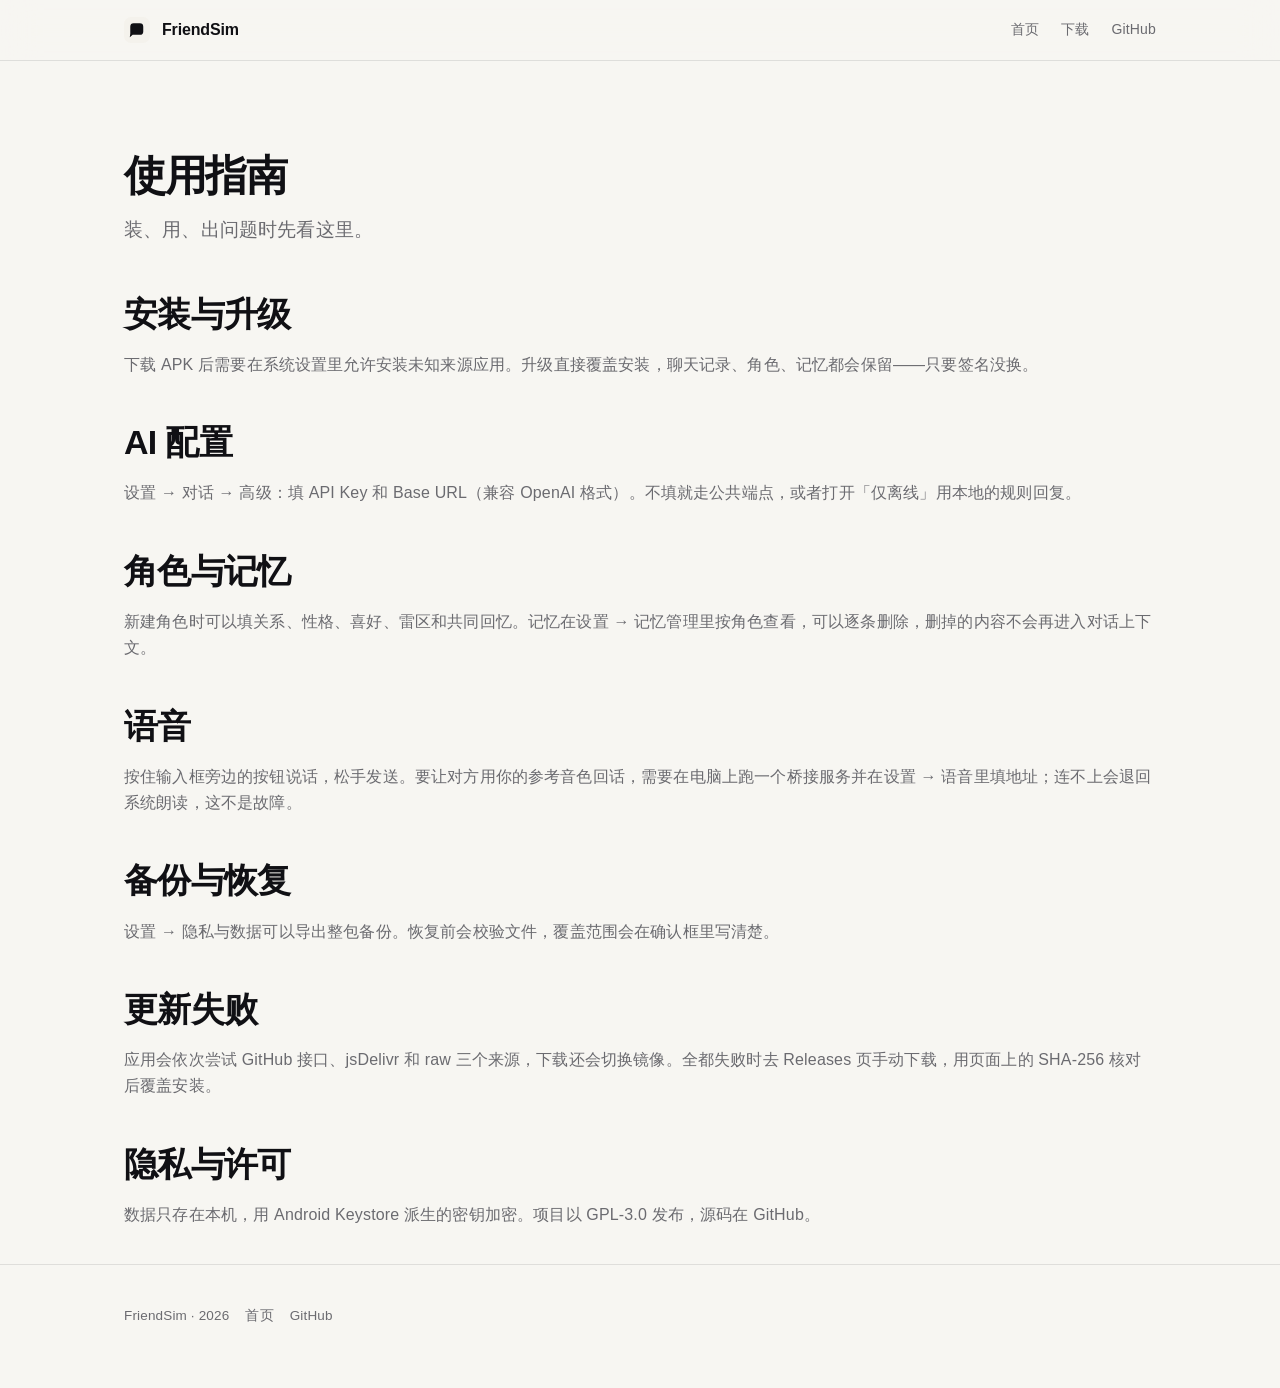
==== docs.html @ c7f6c699 "feat(2.0.3): 记忆管理 + 运行诊断 + 断点续传；官网与 SEO" ====
<!doctype html>
<html lang="zh-CN">
<head>
<meta charset="utf-8">
<meta name="viewport" content="width=device-width,initial-scale=1">
<title>FriendSim 使用指南 — 安装、API、记忆与备份</title>
<meta name="description" content="FriendSim 安装与升级、API 配置、角色与记忆、语音功能、备份恢复、更新失败的排查方法。">
<link rel="canonical" href="https://mingqingke.github.io/FriendSim-Android/docs.html">
<meta property="og:title" content="FriendSim 使用指南">
<meta property="og:description" content="安装、API 配置、角色与记忆、语音、备份恢复与排错。">
<meta property="og:url" content="https://mingqingke.github.io/FriendSim-Android/docs.html">
<meta property="og:image" content="https://mingqingke.github.io/FriendSim-Android/assets/og.png">
<link rel="icon" href="assets/icon.svg" type="image/svg+xml">
<link rel="stylesheet" href="styles.css">
</head>
<body>
<nav><div class="wrap">
  <img src="assets/icon.svg" alt="FriendSim" width="26" height="26">
  <span class="brand">FriendSim</span>
  <div class="links"><a href="index.html">首页</a><a href="index.html#download">下载</a><a href="https://github.com/Mingqingke/FriendSim-Android">GitHub</a></div>
</div></nav>
<main class="wrap" style="padding-top:64px">
  <h1 style="font-size:clamp(28px,4vw,42px)">使用指南</h1>
  <p class="lede" style="text-align:left;margin:0 0 40px">装、用、出问题时先看这里。</p>

  <h2>安装与升级</h2>
  <p class="sub">下载 APK 后需要在系统设置里允许安装未知来源应用。升级直接覆盖安装，聊天记录、角色、记忆都会保留——只要签名没换。</p>

  <h2>AI 配置</h2>
  <p class="sub">设置 → 对话 → 高级：填 API Key 和 Base URL（兼容 OpenAI 格式）。不填就走公共端点，或者打开「仅离线」用本地的规则回复。</p>

  <h2>角色与记忆</h2>
  <p class="sub">新建角色时可以填关系、性格、喜好、雷区和共同回忆。记忆在设置 → 记忆管理里按角色查看，可以逐条删除，删掉的内容不会再进入对话上下文。</p>

  <h2>语音</h2>
  <p class="sub">按住输入框旁边的按钮说话，松手发送。要让对方用你的参考音色回话，需要在电脑上跑一个桥接服务并在设置 → 语音里填地址；连不上会退回系统朗读，这不是故障。</p>

  <h2>备份与恢复</h2>
  <p class="sub">设置 → 隐私与数据可以导出整包备份。恢复前会校验文件，覆盖范围会在确认框里写清楚。</p>

  <h2>更新失败</h2>
  <p class="sub">应用会依次尝试 GitHub 接口、jsDelivr 和 raw 三个来源，下载还会切换镜像。全都失败时去 Releases 页手动下载，用页面上的 SHA-256 核对后覆盖安装。</p>

  <h2>隐私与许可</h2>
  <p class="sub">数据只存在本机，用 Android Keystore 派生的密钥加密。项目以 GPL-3.0 发布，源码在 GitHub。</p>
</main>
<footer><div class="wrap"><span>FriendSim · 2026</span><a href="index.html">首页</a><a href="https://github.com/Mingqingke/FriendSim-Android">GitHub</a></div></footer>
<script src="app.js" defer></script>
</body>
</html>
---- styles.css ----
:root{
  --ink:#101014; --paper:#F7F6F2; --muted:#6B6B70; --line:rgba(16,16,20,.10);
  --card:#FFFFFF; --accent:#101014; --radius:20px;
}
@media (prefers-color-scheme: dark){
  :root{ --ink:#F5F4F0; --paper:#0B0B0D; --muted:#9A9AA0; --line:rgba(245,244,240,.12); --card:#131316; }
}
*{box-sizing:border-box}
html{scroll-behavior:smooth}
body{margin:0;background:var(--paper);color:var(--ink);
  font-family:-apple-system,BlinkMacSystemFont,"Segoe UI","PingFang SC","Hiragino Sans GB","Microsoft YaHei",sans-serif;
  -webkit-font-smoothing:antialiased;line-height:1.65;letter-spacing:.01em}
.wrap{max-width:1080px;margin:0 auto;padding:0 24px}
a{color:inherit;text-decoration:none}
nav{position:sticky;top:0;z-index:20;backdrop-filter:saturate(180%) blur(18px);
  background:color-mix(in srgb,var(--paper) 82%,transparent);border-bottom:1px solid var(--line)}
nav .wrap{display:flex;align-items:center;gap:12px;height:60px}
nav img{width:26px;height:26px;border-radius:7px}
nav .brand{font-weight:600;letter-spacing:-.01em}
nav .links{margin-left:auto;display:flex;gap:22px;font-size:14px;color:var(--muted)}
nav .links a:hover{color:var(--ink)}
@media(max-width:720px){nav .links{display:none}}
header{padding:96px 0 72px;text-align:center}
header img.logo{width:96px;height:96px;border-radius:24px;box-shadow:0 18px 40px rgba(0,0,0,.10)}
h1{font-size:clamp(34px,6vw,60px);line-height:1.08;letter-spacing:-.03em;margin:28px 0 16px;font-weight:650}
.lede{font-size:clamp(16px,2.2vw,19px);color:var(--muted);max-width:620px;margin:0 auto 34px}
.actions{display:flex;gap:12px;justify-content:center;flex-wrap:wrap}
.btn{display:inline-flex;align-items:center;gap:8px;padding:13px 24px;border-radius:999px;font-size:15px;
  border:1px solid var(--line);transition:transform .18s ease,opacity .18s ease}
.btn.primary{background:var(--ink);color:var(--paper);border-color:transparent}
.btn:hover{transform:translateY(-1px)}
.btn:active{transform:translateY(0) scale(.99)}
.btn:focus-visible{outline:2px solid var(--ink);outline-offset:3px}
.ver{margin-top:20px;font-size:13px;color:var(--muted)}
section{padding:72px 0}
h2{font-size:clamp(24px,3.6vw,34px);letter-spacing:-.02em;margin:0 0 10px;font-weight:640}
.sub{color:var(--muted);margin:0 0 36px;font-size:16px}
.grid{display:grid;gap:16px;grid-template-columns:repeat(auto-fit,minmax(260px,1fr))}
.card{background:var(--card);border:1px solid var(--line);border-radius:var(--radius);padding:26px}
.card h3{margin:0 0 8px;font-size:17px;font-weight:600;letter-spacing:-.01em}
.card p{margin:0;color:var(--muted);font-size:14.5px}
.phone{width:300px;margin:0 auto;border-radius:38px;border:1px solid var(--line);background:var(--card);
  padding:14px;box-shadow:0 30px 60px rgba(0,0,0,.08)}
.screen{border-radius:26px;background:var(--paper);padding:14px;min-height:420px;display:flex;flex-direction:column;gap:10px}
.bubble{max-width:76%;padding:10px 14px;border-radius:18px;font-size:13.5px;line-height:1.5}
.bubble.me{align-self:flex-end;background:var(--ink);color:var(--paper);border-bottom-right-radius:6px}
.bubble.them{align-self:flex-start;background:color-mix(in srgb,var(--ink) 7%,transparent);border-bottom-left-radius:6px}
.caption{text-align:center;color:var(--muted);font-size:12.5px;margin-top:14px}
.dl{display:grid;gap:14px;grid-template-columns:repeat(auto-fit,minmax(220px,1fr));margin-top:8px}
.kv{background:var(--card);border:1px solid var(--line);border-radius:14px;padding:16px}
.kv span{display:block;font-size:12px;color:var(--muted);margin-bottom:4px}
.kv code{font-size:12.5px;word-break:break-all;font-family:ui-monospace,SFMono-Regular,Menlo,monospace}
details{border-bottom:1px solid var(--line);padding:18px 0}
summary{cursor:pointer;font-weight:560;font-size:15.5px;list-style:none}
summary::-webkit-details-marker{display:none}
details p{color:var(--muted);font-size:14.5px;margin:12px 0 0}
footer{border-top:1px solid var(--line);padding:40px 0 60px;color:var(--muted);font-size:13.5px}
footer .wrap{display:flex;flex-wrap:wrap;gap:16px;align-items:center}
footer a:hover{color:var(--ink)}
.reveal{opacity:0;transform:translateY(14px);transition:opacity .6s cubic-bezier(.16,1,.3,1),transform .6s cubic-bezier(.16,1,.3,1)}
.reveal.in{opacity:1;transform:none}
@media (prefers-reduced-motion: reduce){
  .reveal{opacity:1;transform:none;transition:none}
  html{scroll-behavior:auto}
  .btn:hover{transform:none}
}
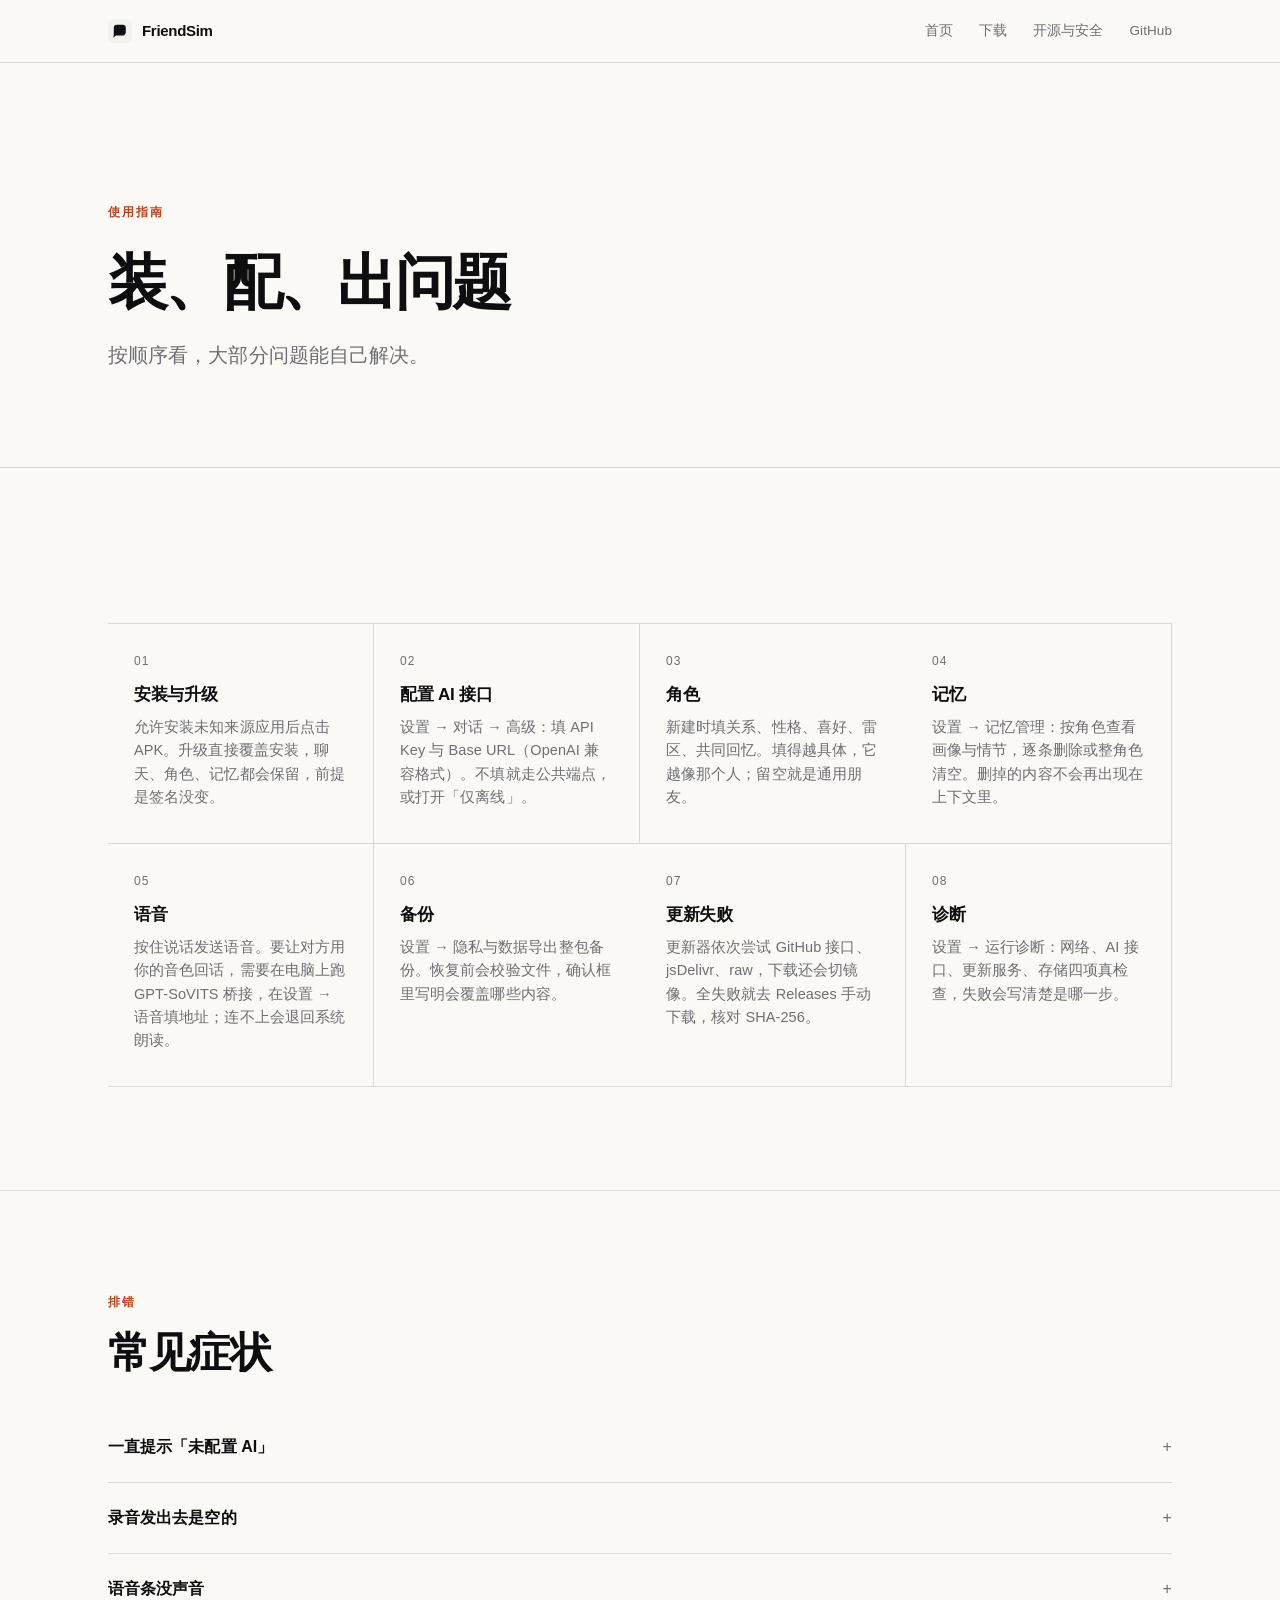
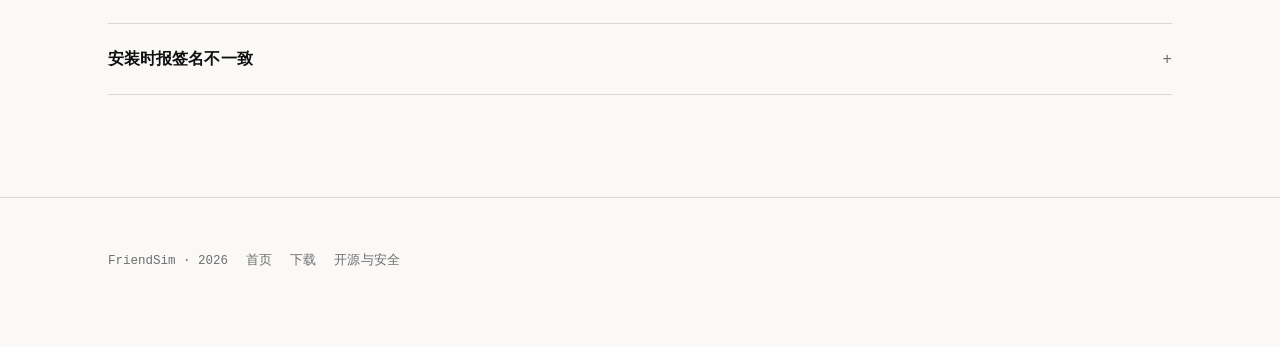
==== commit e81b97bc: "site: 官网重做（编辑式版式 + 直链下载 + 四页 SEO）" ====
--- a/docs.html
+++ b/docs.html
@@ -1,50 +1,35 @@
-<!doctype html>
-<html lang="zh-CN">
-<head>
-<meta charset="utf-8">
-<meta name="viewport" content="width=device-width,initial-scale=1">
-<title>FriendSim 使用指南 — 安装、API、记忆与备份</title>
-<meta name="description" content="FriendSim 安装与升级、API 配置、角色与记忆、语音功能、备份恢复、更新失败的排查方法。">
+<!doctype html><html lang="zh-CN"><head>
+<meta charset="utf-8"><meta name="viewport" content="width=device-width,initial-scale=1">
+<title>使用指南 — FriendSim 安装、配置与排错</title>
+<meta name="description" content="FriendSim 安装与升级、API 配置、角色与记忆管理、语音桥接、备份恢复、更新失败的排查步骤。">
 <link rel="canonical" href="https://mingqingke.github.io/FriendSim-Android/docs.html">
-<meta property="og:title" content="FriendSim 使用指南">
-<meta property="og:description" content="安装、API 配置、角色与记忆、语音、备份恢复与排错。">
+<meta property="og:title" content="使用指南 — FriendSim"><meta property="og:description" content="安装、配置、记忆、语音、备份与排错。">
 <meta property="og:url" content="https://mingqingke.github.io/FriendSim-Android/docs.html">
 <meta property="og:image" content="https://mingqingke.github.io/FriendSim-Android/assets/og.png">
-<link rel="icon" href="assets/icon.svg" type="image/svg+xml">
-<link rel="stylesheet" href="styles.css">
-</head>
-<body>
-<nav><div class="wrap">
-  <img src="assets/icon.svg" alt="FriendSim" width="26" height="26">
-  <span class="brand">FriendSim</span>
-  <div class="links"><a href="index.html">首页</a><a href="index.html#download">下载</a><a href="https://github.com/Mingqingke/FriendSim-Android">GitHub</a></div>
-</div></nav>
-<main class="wrap" style="padding-top:64px">
-  <h1 style="font-size:clamp(28px,4vw,42px)">使用指南</h1>
-  <p class="lede" style="text-align:left;margin:0 0 40px">装、用、出问题时先看这里。</p>
-
-  <h2>安装与升级</h2>
-  <p class="sub">下载 APK 后需要在系统设置里允许安装未知来源应用。升级直接覆盖安装，聊天记录、角色、记忆都会保留——只要签名没换。</p>
-
-  <h2>AI 配置</h2>
-  <p class="sub">设置 → 对话 → 高级：填 API Key 和 Base URL（兼容 OpenAI 格式）。不填就走公共端点，或者打开「仅离线」用本地的规则回复。</p>
-
-  <h2>角色与记忆</h2>
-  <p class="sub">新建角色时可以填关系、性格、喜好、雷区和共同回忆。记忆在设置 → 记忆管理里按角色查看，可以逐条删除，删掉的内容不会再进入对话上下文。</p>
-
-  <h2>语音</h2>
-  <p class="sub">按住输入框旁边的按钮说话，松手发送。要让对方用你的参考音色回话，需要在电脑上跑一个桥接服务并在设置 → 语音里填地址；连不上会退回系统朗读，这不是故障。</p>
-
-  <h2>备份与恢复</h2>
-  <p class="sub">设置 → 隐私与数据可以导出整包备份。恢复前会校验文件，覆盖范围会在确认框里写清楚。</p>
-
-  <h2>更新失败</h2>
-  <p class="sub">应用会依次尝试 GitHub 接口、jsDelivr 和 raw 三个来源，下载还会切换镜像。全都失败时去 Releases 页手动下载，用页面上的 SHA-256 核对后覆盖安装。</p>
-
-  <h2>隐私与许可</h2>
-  <p class="sub">数据只存在本机，用 Android Keystore 派生的密钥加密。项目以 GPL-3.0 发布，源码在 GitHub。</p>
-</main>
-<footer><div class="wrap"><span>FriendSim · 2026</span><a href="index.html">首页</a><a href="https://github.com/Mingqingke/FriendSim-Android">GitHub</a></div></footer>
-<script src="app.js" defer></script>
-</body>
-</html>
+<link rel="icon" href="assets/icon.svg" type="image/svg+xml"><link rel="stylesheet" href="styles.css">
+</head><body>
+<header class="site"><div class="wrap"><img src="assets/icon.svg" alt="FriendSim" width="24" height="24"><span class="brand">FriendSim</span>
+<nav class="top"><a href="index.html">首页</a><a href="download.html">下载</a><a href="project.html">开源与安全</a><a href="https://github.com/Mingqingke/FriendSim-Android">GitHub</a></nav></div></header>
+<div class="hero"><div class="wrap"><p class="eyebrow">使用指南</p>
+<h1 style="font-size:clamp(32px,5.4vw,60px)">装、配、出问题</h1>
+<p class="lede">按顺序看，大部分问题能自己解决。</p></div></div>
+<section><div class="wrap">
+<div class="grid">
+<div class="cell"><div class="n">01</div><h3>安装与升级</h3><p>允许安装未知来源应用后点击 APK。升级直接覆盖安装，聊天、角色、记忆都会保留，前提是签名没变。</p></div>
+<div class="cell"><div class="n">02</div><h3>配置 AI 接口</h3><p>设置 → 对话 → 高级：填 API Key 与 Base URL（OpenAI 兼容格式）。不填就走公共端点，或打开「仅离线」。</p></div>
+<div class="cell"><div class="n">03</div><h3>角色</h3><p>新建时填关系、性格、喜好、雷区、共同回忆。填得越具体，它越像那个人；留空就是通用朋友。</p></div>
+<div class="cell"><div class="n">04</div><h3>记忆</h3><p>设置 → 记忆管理：按角色查看画像与情节，逐条删除或整角色清空。删掉的内容不会再出现在上下文里。</p></div>
+<div class="cell"><div class="n">05</div><h3>语音</h3><p>按住说话发送语音。要让对方用你的音色回话，需要在电脑上跑 GPT-SoVITS 桥接，在设置 → 语音填地址；连不上会退回系统朗读。</p></div>
+<div class="cell"><div class="n">06</div><h3>备份</h3><p>设置 → 隐私与数据导出整包备份。恢复前会校验文件，确认框里写明会覆盖哪些内容。</p></div>
+<div class="cell"><div class="n">07</div><h3>更新失败</h3><p>更新器依次尝试 GitHub 接口、jsDelivr、raw，下载还会切镜像。全失败就去 Releases 手动下载，核对 SHA-256。</p></div>
+<div class="cell"><div class="n">08</div><h3>诊断</h3><p>设置 → 运行诊断：网络、AI 接口、更新服务、存储四项真检查，失败会写清楚是哪一步。</p></div>
+</div></div></section>
+<section><div class="wrap"><p class="eyebrow">排错</p><h2>常见症状</h2>
+<div style="margin-top:36px">
+<details><summary>一直提示「未配置 AI」</summary><p>进设置 → 对话 → 高级确认 Key 和地址都填了，再点一下「验证连通性」。地址需要以 /v1 结尾（多数服务如此）。</p></details>
+<details><summary>录音发出去是空的</summary><p>检查麦克风权限是否被系统回收。如果环境很安静，波形会很低，这是正常的。</p></details>
+<details><summary>语音条没声音</summary><p>如果是克隆音色，说明桥接没连上，此时会退回系统朗读；系统朗读也没声音就去系统设置里检查 TTS 引擎。</p></details>
+<details><summary>安装时报签名不一致</summary><p>手机上装过别的渠道包。先卸载旧包再装会丢失本地数据，建议先导出备份。</p></details>
+</div></div></section>
+<footer><div class="wrap"><span class="mono">FriendSim · 2026</span><a href="index.html">首页</a><a href="download.html">下载</a><a href="project.html">开源与安全</a></div></footer>
+<script src="app.js" defer></script></body></html>
--- a/styles.css
+++ b/styles.css
@@ -1,66 +1,81 @@
+/* FriendSim 官网 — 编辑式排版：纸白、墨黑、单一琥珀强调色 */
 :root{
-  --ink:#101014; --paper:#F7F6F2; --muted:#6B6B70; --line:rgba(16,16,20,.10);
-  --card:#FFFFFF; --accent:#101014; --radius:20px;
+  --ink:#0E0E11; --paper:#FAF9F5; --muted:#6E6E74; --rule:rgba(14,14,17,.14);
+  --accent:#B4451F; --card:#FFFFFF;
 }
-@media (prefers-color-scheme: dark){
-  :root{ --ink:#F5F4F0; --paper:#0B0B0D; --muted:#9A9AA0; --line:rgba(245,244,240,.12); --card:#131316; }
+@media (prefers-color-scheme:dark){
+  :root{--ink:#F3F1EA; --paper:#0A0A0C; --muted:#9C9CA3; --rule:rgba(243,241,234,.16); --accent:#E2703F; --card:#111114;}
 }
 *{box-sizing:border-box}
 html{scroll-behavior:smooth}
 body{margin:0;background:var(--paper);color:var(--ink);
   font-family:-apple-system,BlinkMacSystemFont,"Segoe UI","PingFang SC","Hiragino Sans GB","Microsoft YaHei",sans-serif;
-  -webkit-font-smoothing:antialiased;line-height:1.65;letter-spacing:.01em}
-.wrap{max-width:1080px;margin:0 auto;padding:0 24px}
+  -webkit-font-smoothing:antialiased;line-height:1.6;letter-spacing:.005em;overflow-x:hidden}
+.wrap{max-width:1120px;margin:0 auto;padding:0 28px}
 a{color:inherit;text-decoration:none}
-nav{position:sticky;top:0;z-index:20;backdrop-filter:saturate(180%) blur(18px);
-  background:color-mix(in srgb,var(--paper) 82%,transparent);border-bottom:1px solid var(--line)}
-nav .wrap{display:flex;align-items:center;gap:12px;height:60px}
-nav img{width:26px;height:26px;border-radius:7px}
-nav .brand{font-weight:600;letter-spacing:-.01em}
-nav .links{margin-left:auto;display:flex;gap:22px;font-size:14px;color:var(--muted)}
-nav .links a:hover{color:var(--ink)}
-@media(max-width:720px){nav .links{display:none}}
-header{padding:96px 0 72px;text-align:center}
-header img.logo{width:96px;height:96px;border-radius:24px;box-shadow:0 18px 40px rgba(0,0,0,.10)}
-h1{font-size:clamp(34px,6vw,60px);line-height:1.08;letter-spacing:-.03em;margin:28px 0 16px;font-weight:650}
-.lede{font-size:clamp(16px,2.2vw,19px);color:var(--muted);max-width:620px;margin:0 auto 34px}
-.actions{display:flex;gap:12px;justify-content:center;flex-wrap:wrap}
-.btn{display:inline-flex;align-items:center;gap:8px;padding:13px 24px;border-radius:999px;font-size:15px;
-  border:1px solid var(--line);transition:transform .18s ease,opacity .18s ease}
-.btn.primary{background:var(--ink);color:var(--paper);border-color:transparent}
-.btn:hover{transform:translateY(-1px)}
-.btn:active{transform:translateY(0) scale(.99)}
-.btn:focus-visible{outline:2px solid var(--ink);outline-offset:3px}
-.ver{margin-top:20px;font-size:13px;color:var(--muted)}
-section{padding:72px 0}
-h2{font-size:clamp(24px,3.6vw,34px);letter-spacing:-.02em;margin:0 0 10px;font-weight:640}
-.sub{color:var(--muted);margin:0 0 36px;font-size:16px}
-.grid{display:grid;gap:16px;grid-template-columns:repeat(auto-fit,minmax(260px,1fr))}
-.card{background:var(--card);border:1px solid var(--line);border-radius:var(--radius);padding:26px}
-.card h3{margin:0 0 8px;font-size:17px;font-weight:600;letter-spacing:-.01em}
-.card p{margin:0;color:var(--muted);font-size:14.5px}
-.phone{width:300px;margin:0 auto;border-radius:38px;border:1px solid var(--line);background:var(--card);
-  padding:14px;box-shadow:0 30px 60px rgba(0,0,0,.08)}
-.screen{border-radius:26px;background:var(--paper);padding:14px;min-height:420px;display:flex;flex-direction:column;gap:10px}
-.bubble{max-width:76%;padding:10px 14px;border-radius:18px;font-size:13.5px;line-height:1.5}
-.bubble.me{align-self:flex-end;background:var(--ink);color:var(--paper);border-bottom-right-radius:6px}
-.bubble.them{align-self:flex-start;background:color-mix(in srgb,var(--ink) 7%,transparent);border-bottom-left-radius:6px}
-.caption{text-align:center;color:var(--muted);font-size:12.5px;margin-top:14px}
-.dl{display:grid;gap:14px;grid-template-columns:repeat(auto-fit,minmax(220px,1fr));margin-top:8px}
-.kv{background:var(--card);border:1px solid var(--line);border-radius:14px;padding:16px}
-.kv span{display:block;font-size:12px;color:var(--muted);margin-bottom:4px}
-.kv code{font-size:12.5px;word-break:break-all;font-family:ui-monospace,SFMono-Regular,Menlo,monospace}
-details{border-bottom:1px solid var(--line);padding:18px 0}
-summary{cursor:pointer;font-weight:560;font-size:15.5px;list-style:none}
-summary::-webkit-details-marker{display:none}
-details p{color:var(--muted);font-size:14.5px;margin:12px 0 0}
-footer{border-top:1px solid var(--line);padding:40px 0 60px;color:var(--muted);font-size:13.5px}
-footer .wrap{display:flex;flex-wrap:wrap;gap:16px;align-items:center}
+.mono{font-family:ui-monospace,SFMono-Regular,Menlo,monospace;font-size:12.5px;letter-spacing:0}
+header.site{position:sticky;top:0;z-index:30;background:color-mix(in srgb,var(--paper) 88%,transparent);
+  backdrop-filter:saturate(180%) blur(16px);border-bottom:1px solid var(--rule)}
+header.site .wrap{display:flex;align-items:center;gap:10px;height:62px}
+header.site img{width:24px;height:24px;border-radius:6px}
+.brand{font-weight:640;letter-spacing:-.02em;font-size:15px}
+nav.top{margin-left:auto;display:flex;gap:26px;font-size:13.5px;color:var(--muted)}
+nav.top a:hover{color:var(--ink)}
+@media(max-width:780px){nav.top{display:none}}
+/* hero */
+.hero{padding:clamp(72px,12vw,140px) 0 clamp(56px,9vw,96px);border-bottom:1px solid var(--rule)}
+.hero .mark{width:80px;height:80px;border-radius:20px;box-shadow:0 24px 50px rgba(14,14,17,.14)}
+h1{font-size:clamp(36px,7.2vw,84px);line-height:1.02;letter-spacing:-.045em;font-weight:660;margin:30px 0 0;max-width:15ch}
+.hero p.lede{font-size:clamp(16px,2.1vw,20px);color:var(--muted);max-width:44ch;margin:26px 0 0}
+.cta{display:flex;gap:12px;flex-wrap:wrap;margin-top:38px}
+.btn{display:inline-flex;align-items:center;gap:9px;padding:15px 28px;border-radius:2px;font-size:15px;
+  border:1px solid var(--ink);transition:background .18s,color .18s,transform .18s}
+.btn.solid{background:var(--ink);color:var(--paper)}
+.btn.solid:hover{background:var(--accent);border-color:var(--accent);color:#fff}
+.btn.ghost:hover{background:color-mix(in srgb,var(--ink) 6%,transparent)}
+.btn:active{transform:scale(.99)}
+.btn:focus-visible{outline:2px solid var(--accent);outline-offset:3px}
+.meta{margin-top:26px;font-size:12.5px;color:var(--muted);display:flex;gap:18px;flex-wrap:wrap}
+/* sections */
+section{padding:clamp(56px,8vw,104px) 0;border-bottom:1px solid var(--rule)}
+.eyebrow{font-size:12px;letter-spacing:.16em;text-transform:uppercase;color:var(--accent);margin:0 0 18px;font-weight:600}
+h2{font-size:clamp(26px,4.2vw,42px);letter-spacing:-.035em;line-height:1.1;margin:0;font-weight:640;max-width:22ch}
+.grid{display:grid;gap:0;grid-template-columns:repeat(auto-fit,minmax(240px,1fr));margin-top:52px;border-top:1px solid var(--rule)}
+.cell{padding:28px 26px 34px;border-bottom:1px solid var(--rule);border-right:1px solid var(--rule)}
+.cell:nth-child(3n){border-right:0}
+@media(max-width:840px){.cell{border-right:0}}
+.cell .n{font-size:12px;color:var(--muted);letter-spacing:.1em}
+.cell h3{margin:10px 0 8px;font-size:17px;font-weight:620;letter-spacing:-.015em}
+.cell p{margin:0;color:var(--muted);font-size:14.5px}
+/* phone */
+.stage{display:flex;gap:clamp(24px,5vw,72px);align-items:center;flex-wrap:wrap;margin-top:52px}
+.phone{flex:0 0 auto;width:284px;border:1px solid var(--rule);border-radius:34px;background:var(--card);padding:12px;
+  box-shadow:0 40px 80px rgba(14,14,17,.10)}
+.screen{border-radius:24px;background:var(--paper);padding:16px;min-height:430px;display:flex;flex-direction:column;gap:9px}
+.bubble{max-width:78%;padding:10px 14px;border-radius:16px;font-size:13px;line-height:1.5}
+.bubble.them{align-self:flex-start;background:color-mix(in srgb,var(--ink) 8%,transparent);border-bottom-left-radius:4px}
+.bubble.me{align-self:flex-end;background:var(--ink);color:var(--paper);border-bottom-right-radius:4px}
+.stage .note{flex:1;min-width:240px;color:var(--muted);font-size:14.5px}
+.stage .note strong{color:var(--ink);display:block;font-size:17px;margin-bottom:8px;letter-spacing:-.01em}
+/* download */
+.dlbox{border:1px solid var(--rule);background:var(--card);padding:clamp(24px,4vw,44px);margin-top:44px}
+.dlgrid{display:grid;gap:22px;grid-template-columns:repeat(auto-fit,minmax(180px,1fr));margin:28px 0 0}
+.dlgrid span{display:block;font-size:11.5px;letter-spacing:.12em;text-transform:uppercase;color:var(--muted);margin-bottom:6px}
+.dlgrid b{font-weight:600;font-size:14.5px}
+.dlgrid .hash{word-break:break-all;font-size:12px;line-height:1.5}
+.warn{margin-top:26px;font-size:13.5px;color:var(--muted);border-left:2px solid var(--accent);padding-left:14px}
+/* faq */
+details{border-bottom:1px solid var(--rule);padding:22px 0}
+summary{cursor:pointer;font-size:16px;font-weight:600;list-style:none;display:flex;justify-content:space-between;gap:16px}
+summary::after{content:"+";color:var(--muted);font-weight:400}
+details[open] summary::after{content:"–"}
+details p{color:var(--muted);font-size:14.5px;margin:14px 0 0;max-width:70ch}
+footer{padding:52px 0 76px;font-size:13px;color:var(--muted)}
+footer .wrap{display:flex;flex-wrap:wrap;gap:18px;align-items:center}
 footer a:hover{color:var(--ink)}
-.reveal{opacity:0;transform:translateY(14px);transition:opacity .6s cubic-bezier(.16,1,.3,1),transform .6s cubic-bezier(.16,1,.3,1)}
+.reveal{opacity:0;transform:translateY(12px);transition:opacity .7s cubic-bezier(.16,1,.3,1),transform .7s cubic-bezier(.16,1,.3,1)}
 .reveal.in{opacity:1;transform:none}
-@media (prefers-reduced-motion: reduce){
-  .reveal{opacity:1;transform:none;transition:none}
-  html{scroll-behavior:auto}
-  .btn:hover{transform:none}
+@media(prefers-reduced-motion:reduce){
+  .reveal{opacity:1;transform:none;transition:none}html{scroll-behavior:auto}
+  .btn:hover,.btn:active{transform:none}
 }
